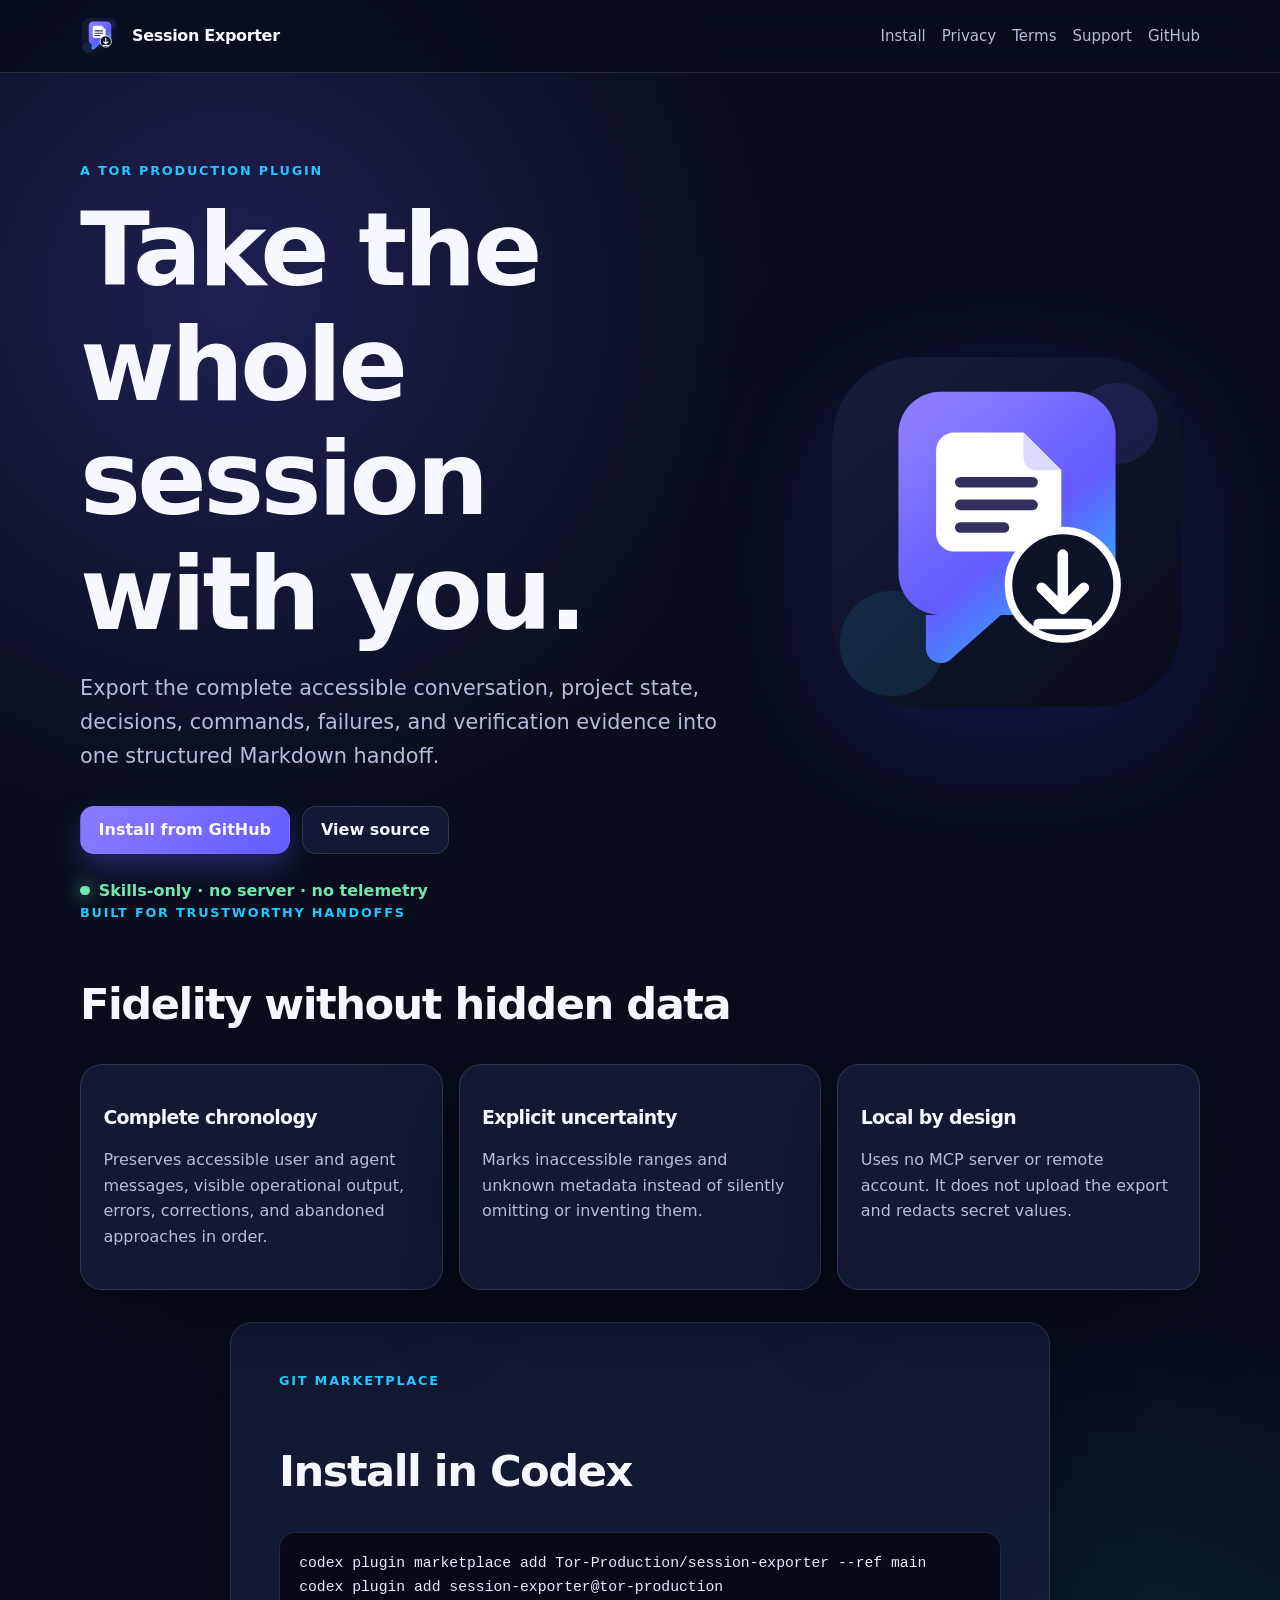
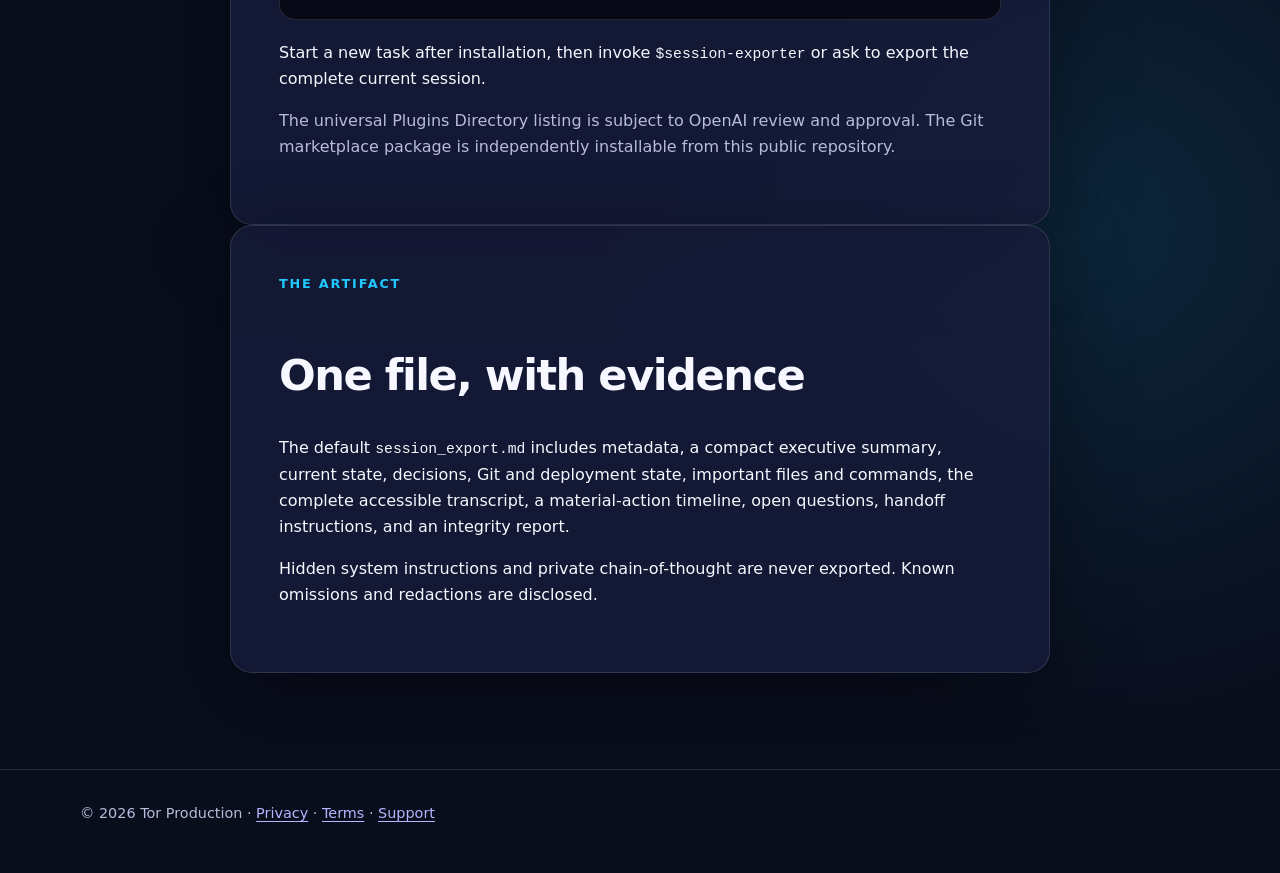
==== docs/index.html @ bee40e53 "feat: publish Session Exporter plugin v0.1.0" ====
<!doctype html>
<html lang="en">
<head>
  <meta charset="utf-8">
  <meta name="viewport" content="width=device-width, initial-scale=1">
  <meta name="description" content="Session Exporter creates complete, privacy-conscious Markdown handoffs from current ChatGPT and Codex conversations.">
  <title>Session Exporter — Tor Production</title>
  <link rel="icon" href="logo.svg" type="image/svg+xml">
  <link rel="stylesheet" href="styles.css">
</head>
<body>
  <header>
    <nav class="shell" aria-label="Primary navigation">
      <a class="brand" href="./"><img src="logo.svg" alt=""><span>Session Exporter</span></a>
      <div class="nav-links">
        <a href="#install">Install</a>
        <a href="privacy.html">Privacy</a>
        <a href="terms.html">Terms</a>
        <a href="support.html">Support</a>
        <a href="https://github.com/Tor-Production/session-exporter">GitHub</a>
      </div>
    </nav>
  </header>
  <main>
    <section class="shell hero">
      <div>
        <div class="eyebrow">A Tor Production plugin</div>
        <h1>Take the whole session with you.</h1>
        <p class="lede">Export the complete accessible conversation, project state, decisions, commands, failures, and verification evidence into one structured Markdown handoff.</p>
        <div class="actions">
          <a class="button primary" href="#install">Install from GitHub</a>
          <a class="button" href="https://github.com/Tor-Production/session-exporter">View source</a>
        </div>
        <div class="status">Skills-only · no server · no telemetry</div>
      </div>
      <img class="hero-mark" src="logo.svg" alt="Session Exporter logo">
    </section>

    <section class="shell" aria-labelledby="principles-heading">
      <div class="eyebrow">Built for trustworthy handoffs</div>
      <h2 id="principles-heading">Fidelity without hidden data</h2>
      <div class="grid">
        <article class="card"><h3>Complete chronology</h3><p>Preserves accessible user and agent messages, visible operational output, errors, corrections, and abandoned approaches in order.</p></article>
        <article class="card"><h3>Explicit uncertainty</h3><p>Marks inaccessible ranges and unknown metadata instead of silently omitting or inventing them.</p></article>
        <article class="card"><h3>Local by design</h3><p>Uses no MCP server or remote account. It does not upload the export and redacts secret values.</p></article>
      </div>
    </section>

    <section class="shell content-panel" id="install" aria-labelledby="install-heading">
      <div class="eyebrow">Git marketplace</div>
      <h2 id="install-heading">Install in Codex</h2>
      <pre><code>codex plugin marketplace add Tor-Production/session-exporter --ref main
codex plugin add session-exporter@tor-production</code></pre>
      <p>Start a new task after installation, then invoke <code>$session-exporter</code> or ask to export the complete current session.</p>
      <p class="muted">The universal Plugins Directory listing is subject to OpenAI review and approval. The Git marketplace package is independently installable from this public repository.</p>
    </section>

    <section class="shell content-panel" aria-labelledby="output-heading">
      <div class="eyebrow">The artifact</div>
      <h2 id="output-heading">One file, with evidence</h2>
      <p>The default <code>session_export.md</code> includes metadata, a compact executive summary, current state, decisions, Git and deployment state, important files and commands, the complete accessible transcript, a material-action timeline, open questions, handoff instructions, and an integrity report.</p>
      <p>Hidden system instructions and private chain-of-thought are never exported. Known omissions and redactions are disclosed.</p>
    </section>
  </main>
  <footer><div class="shell">© 2026 Tor Production · <a href="privacy.html">Privacy</a> · <a href="terms.html">Terms</a> · <a href="support.html">Support</a></div></footer>
</body>
</html>
---- docs/styles.css ----
:root {
  color-scheme: dark;
  --bg: #090d1c;
  --surface: rgba(23, 27, 58, 0.82);
  --surface-strong: #171b3a;
  --text: #f7f8ff;
  --muted: #b7bcda;
  --border: rgba(255, 255, 255, 0.12);
  --accent: #8b7cff;
  --accent-strong: #635bff;
  --cyan: #20c8ff;
  --success: #72e6ad;
  --shadow: 0 24px 80px rgba(0, 0, 0, 0.35);
  --max: 1120px;
}

* {
  box-sizing: border-box;
}

html {
  scroll-behavior: smooth;
}

body {
  margin: 0;
  min-height: 100vh;
  color: var(--text);
  background:
    radial-gradient(circle at 18% 12%, rgba(99, 91, 255, 0.24), transparent 34rem),
    radial-gradient(circle at 86% 74%, rgba(32, 200, 255, 0.13), transparent 32rem),
    var(--bg);
  font-family: Inter, ui-sans-serif, system-ui, -apple-system, BlinkMacSystemFont, "Segoe UI", sans-serif;
  line-height: 1.62;
}

a {
  color: #b9b3ff;
  text-decoration-thickness: 1px;
  text-underline-offset: 0.2em;
}

a:hover {
  color: #ffffff;
}

.shell {
  width: min(calc(100% - 2rem), var(--max));
  margin: 0 auto;
}

header {
  position: sticky;
  z-index: 10;
  top: 0;
  border-bottom: 1px solid var(--border);
  background: rgba(9, 13, 28, 0.76);
  backdrop-filter: blur(18px);
}

nav {
  min-height: 72px;
  display: flex;
  align-items: center;
  justify-content: space-between;
  gap: 1rem;
}

.brand {
  display: flex;
  align-items: center;
  gap: 0.75rem;
  color: var(--text);
  font-weight: 750;
  text-decoration: none;
  letter-spacing: -0.02em;
}

.brand img {
  width: 40px;
  height: 40px;
  border-radius: 12px;
}

.nav-links {
  display: flex;
  flex-wrap: wrap;
  justify-content: flex-end;
  gap: 1rem;
  font-size: 0.94rem;
}

.nav-links a {
  color: var(--muted);
  text-decoration: none;
}

main {
  padding: 5.5rem 0 6rem;
}

.hero {
  display: grid;
  grid-template-columns: minmax(0, 1.25fr) minmax(260px, 0.75fr);
  align-items: center;
  gap: clamp(2rem, 7vw, 6rem);
  min-height: 62vh;
}

.eyebrow {
  color: var(--cyan);
  font-size: 0.8rem;
  font-weight: 800;
  letter-spacing: 0.14em;
  text-transform: uppercase;
}

h1,
h2,
h3 {
  line-height: 1.12;
  letter-spacing: -0.035em;
}

h1 {
  max-width: 13ch;
  margin: 0.7rem 0 1.25rem;
  font-size: clamp(3.2rem, 8vw, 6.8rem);
}

h2 {
  margin-top: 3.5rem;
  font-size: clamp(1.8rem, 4vw, 2.7rem);
}

h3 {
  font-size: 1.18rem;
}

.lede {
  max-width: 62ch;
  color: var(--muted);
  font-size: clamp(1.05rem, 2vw, 1.3rem);
}

.hero-mark {
  width: min(100%, 420px);
  justify-self: center;
  filter: drop-shadow(0 34px 70px rgba(42, 35, 150, 0.4));
}

.actions {
  display: flex;
  flex-wrap: wrap;
  gap: 0.8rem;
  margin-top: 2rem;
}

.button {
  display: inline-flex;
  align-items: center;
  justify-content: center;
  min-height: 48px;
  padding: 0 1.1rem;
  border: 1px solid var(--border);
  border-radius: 14px;
  color: var(--text);
  background: var(--surface);
  font-weight: 700;
  text-decoration: none;
}

.button.primary {
  border-color: transparent;
  background: linear-gradient(135deg, var(--accent), var(--accent-strong));
  box-shadow: 0 14px 32px rgba(99, 91, 255, 0.32);
}

.grid {
  display: grid;
  grid-template-columns: repeat(3, minmax(0, 1fr));
  gap: 1rem;
  margin: 2rem 0;
}

.card,
.content-panel {
  border: 1px solid var(--border);
  border-radius: 22px;
  background: var(--surface);
  box-shadow: var(--shadow);
}

.card {
  padding: 1.4rem;
}

.card p {
  color: var(--muted);
}

.content-panel {
  max-width: 820px;
  padding: clamp(1.4rem, 4vw, 3rem);
}

.status {
  display: inline-flex;
  align-items: center;
  gap: 0.55rem;
  margin-top: 1.5rem;
  color: var(--success);
  font-weight: 700;
}

.status::before {
  width: 0.62rem;
  height: 0.62rem;
  border-radius: 999px;
  background: currentColor;
  content: "";
  box-shadow: 0 0 18px currentColor;
}

pre {
  overflow-x: auto;
  margin: 1.25rem 0;
  padding: 1.2rem;
  border: 1px solid var(--border);
  border-radius: 16px;
  background: #070a16;
  color: #e8eaff;
}

code {
  font-family: "SFMono-Regular", Consolas, "Liberation Mono", monospace;
  font-size: 0.92em;
}

li + li {
  margin-top: 0.5rem;
}

.muted,
.legal-meta {
  color: var(--muted);
}

footer {
  padding: 2rem 0 3rem;
  border-top: 1px solid var(--border);
  color: var(--muted);
  font-size: 0.9rem;
}

@media (max-width: 780px) {
  .hero,
  .grid {
    grid-template-columns: 1fr;
  }

  .hero {
    min-height: auto;
  }

  .hero-mark {
    width: min(70vw, 340px);
    grid-row: 1;
  }

  .nav-links {
    gap: 0.65rem;
    font-size: 0.82rem;
  }
}
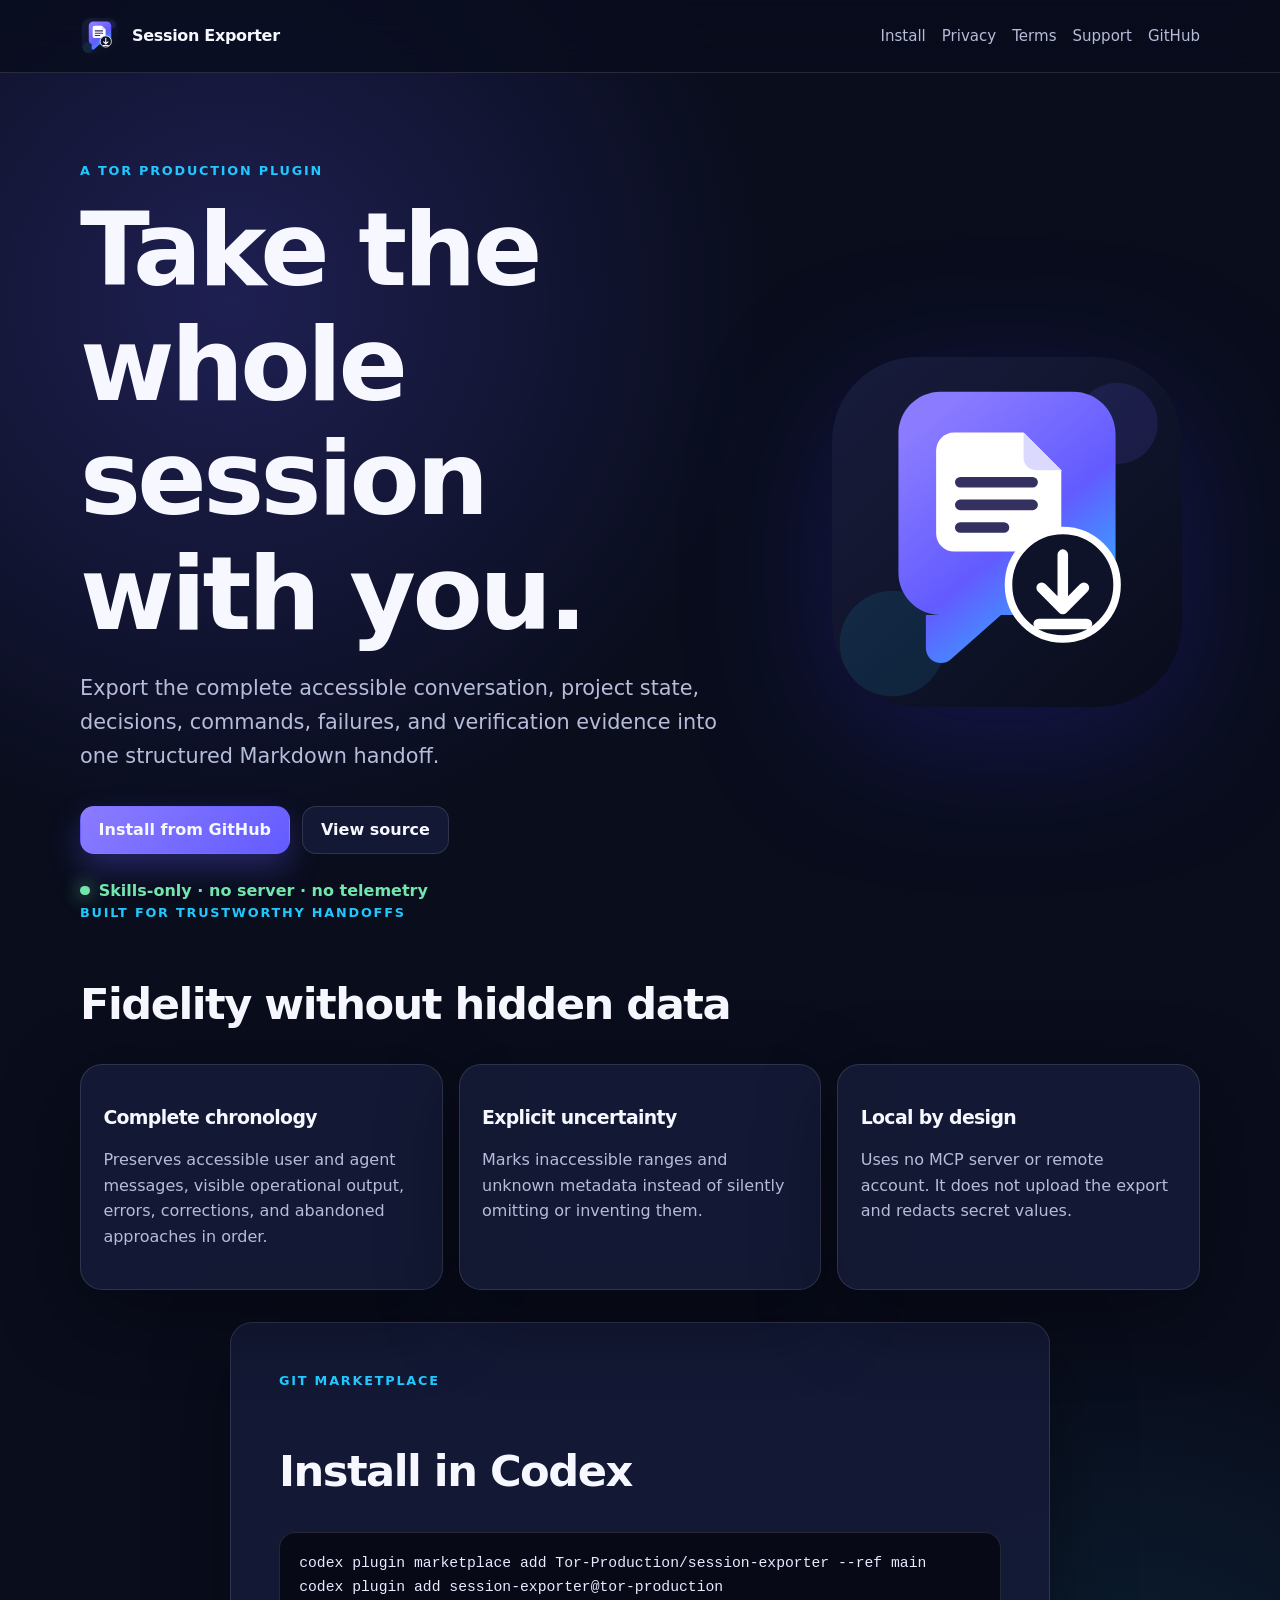
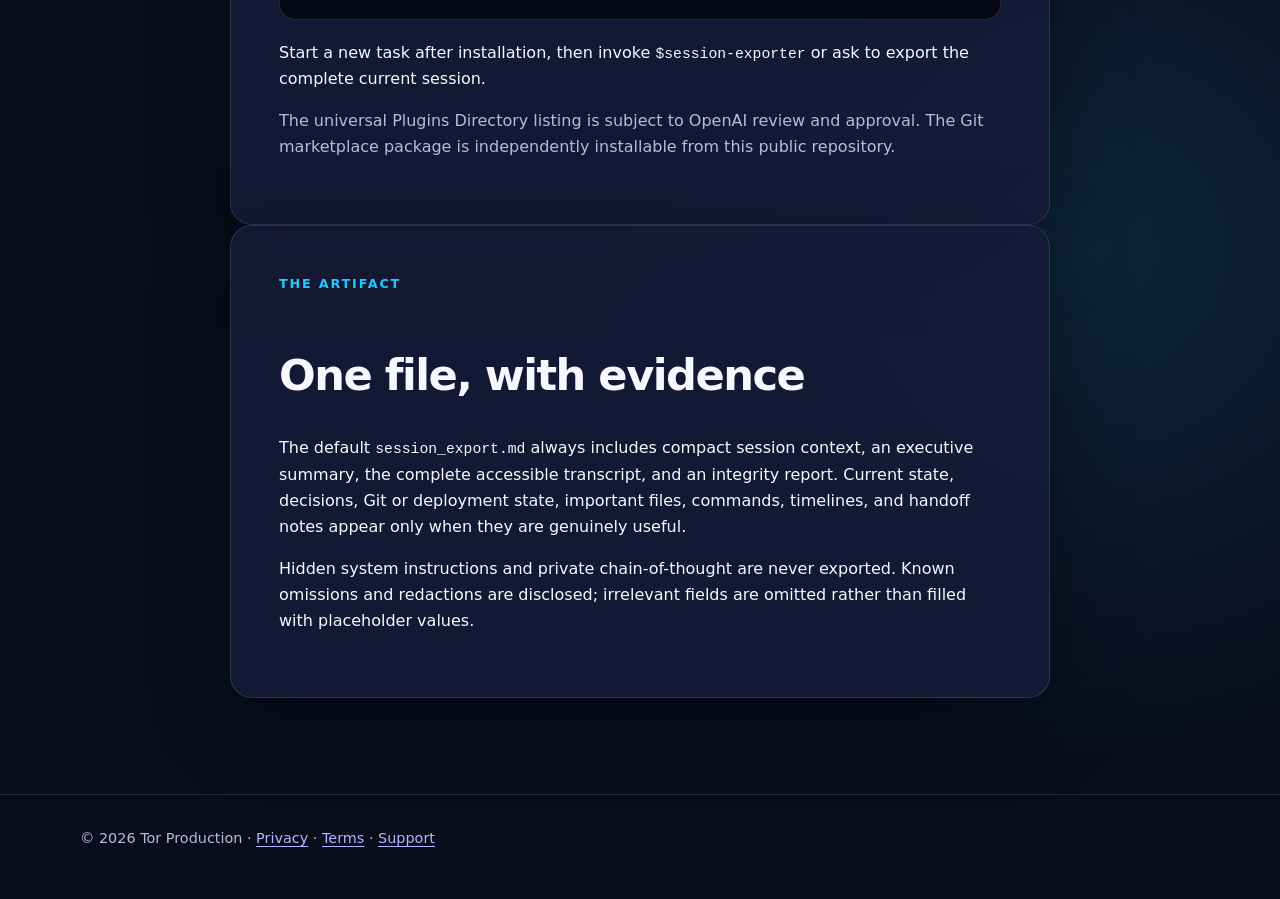
==== commit f911ee96: "fix: adapt session exports to actual context" ====
--- a/docs/index.html
+++ b/docs/index.html
@@ -58,8 +58,8 @@
     <section class="shell content-panel" aria-labelledby="output-heading">
       <div class="eyebrow">The artifact</div>
       <h2 id="output-heading">One file, with evidence</h2>
-      <p>The default <code>session_export.md</code> includes metadata, a compact executive summary, current state, decisions, Git and deployment state, important files and commands, the complete accessible transcript, a material-action timeline, open questions, handoff instructions, and an integrity report.</p>
-      <p>Hidden system instructions and private chain-of-thought are never exported. Known omissions and redactions are disclosed.</p>
+      <p>The default <code>session_export.md</code> always includes compact session context, an executive summary, the complete accessible transcript, and an integrity report. Current state, decisions, Git or deployment state, important files, commands, timelines, and handoff notes appear only when they are genuinely useful.</p>
+      <p>Hidden system instructions and private chain-of-thought are never exported. Known omissions and redactions are disclosed; irrelevant fields are omitted rather than filled with placeholder values.</p>
     </section>
   </main>
   <footer><div class="shell">© 2026 Tor Production · <a href="privacy.html">Privacy</a> · <a href="terms.html">Terms</a> · <a href="support.html">Support</a></div></footer>
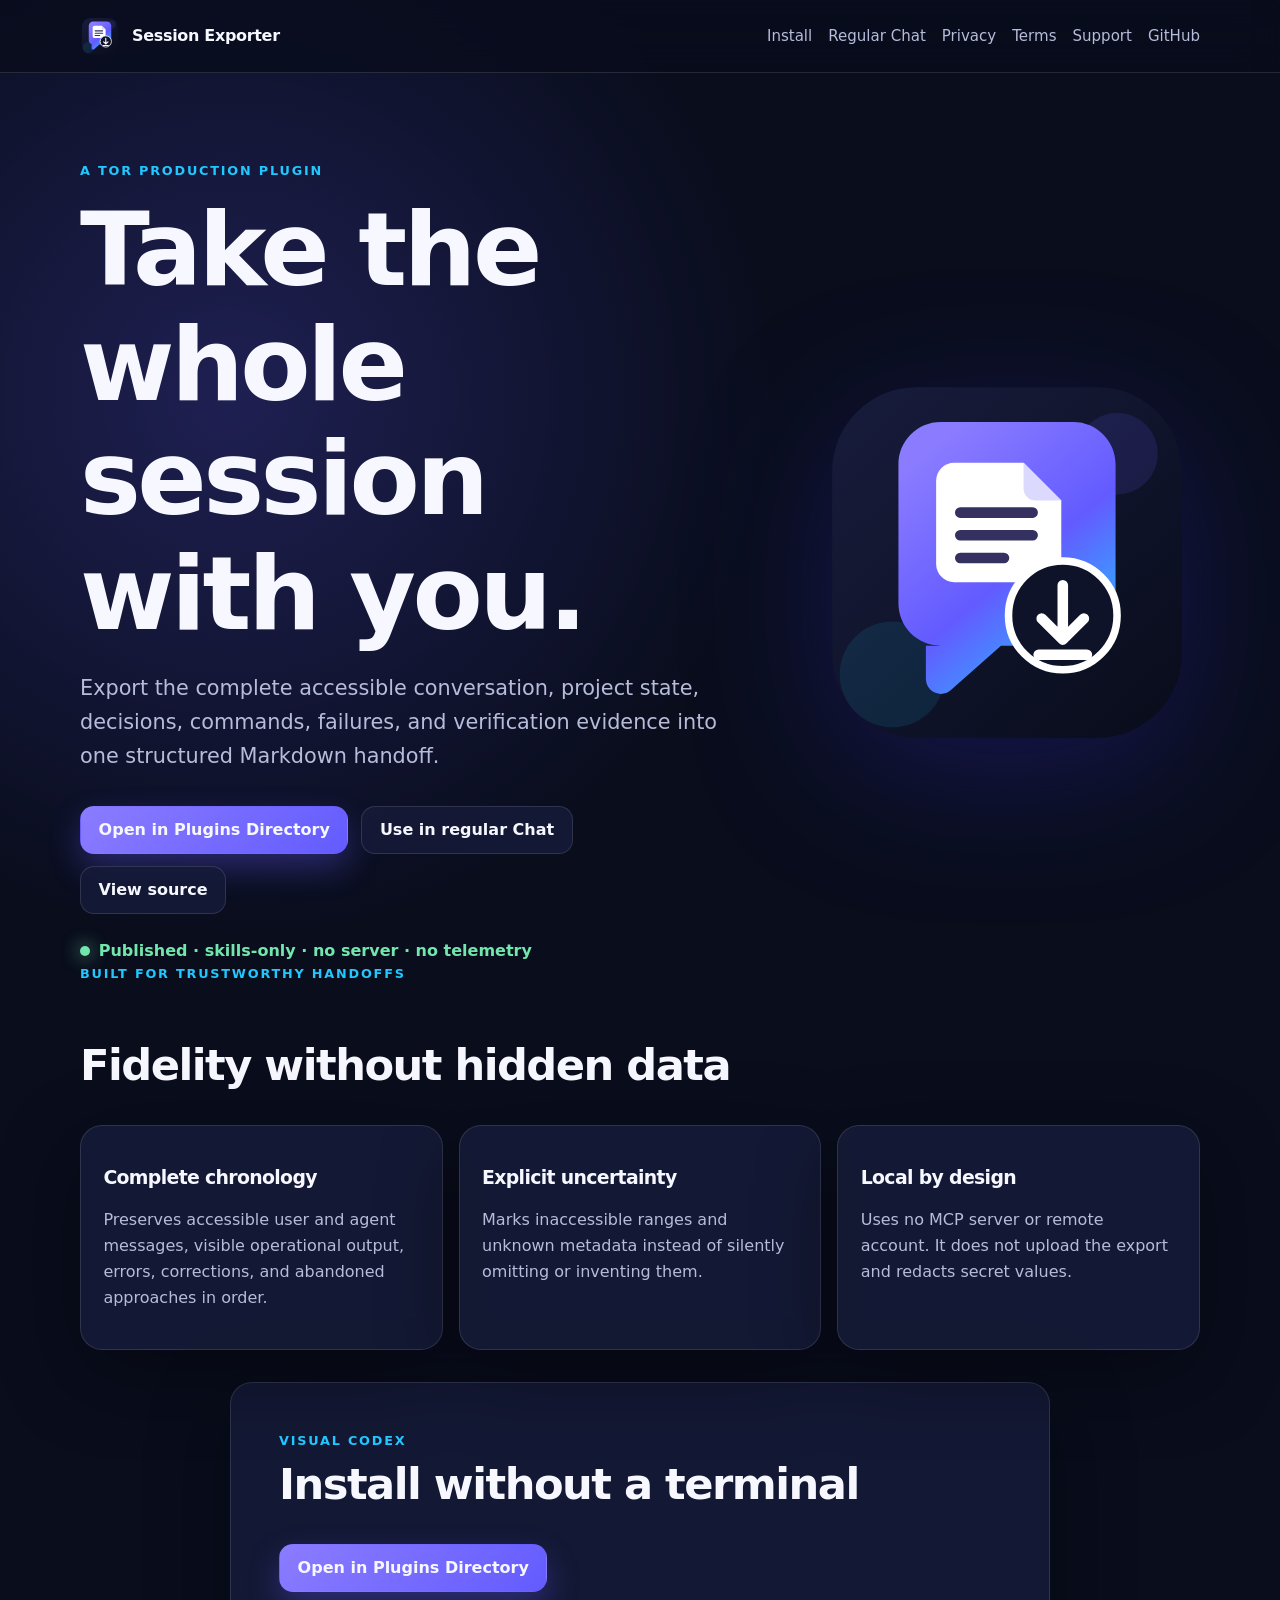
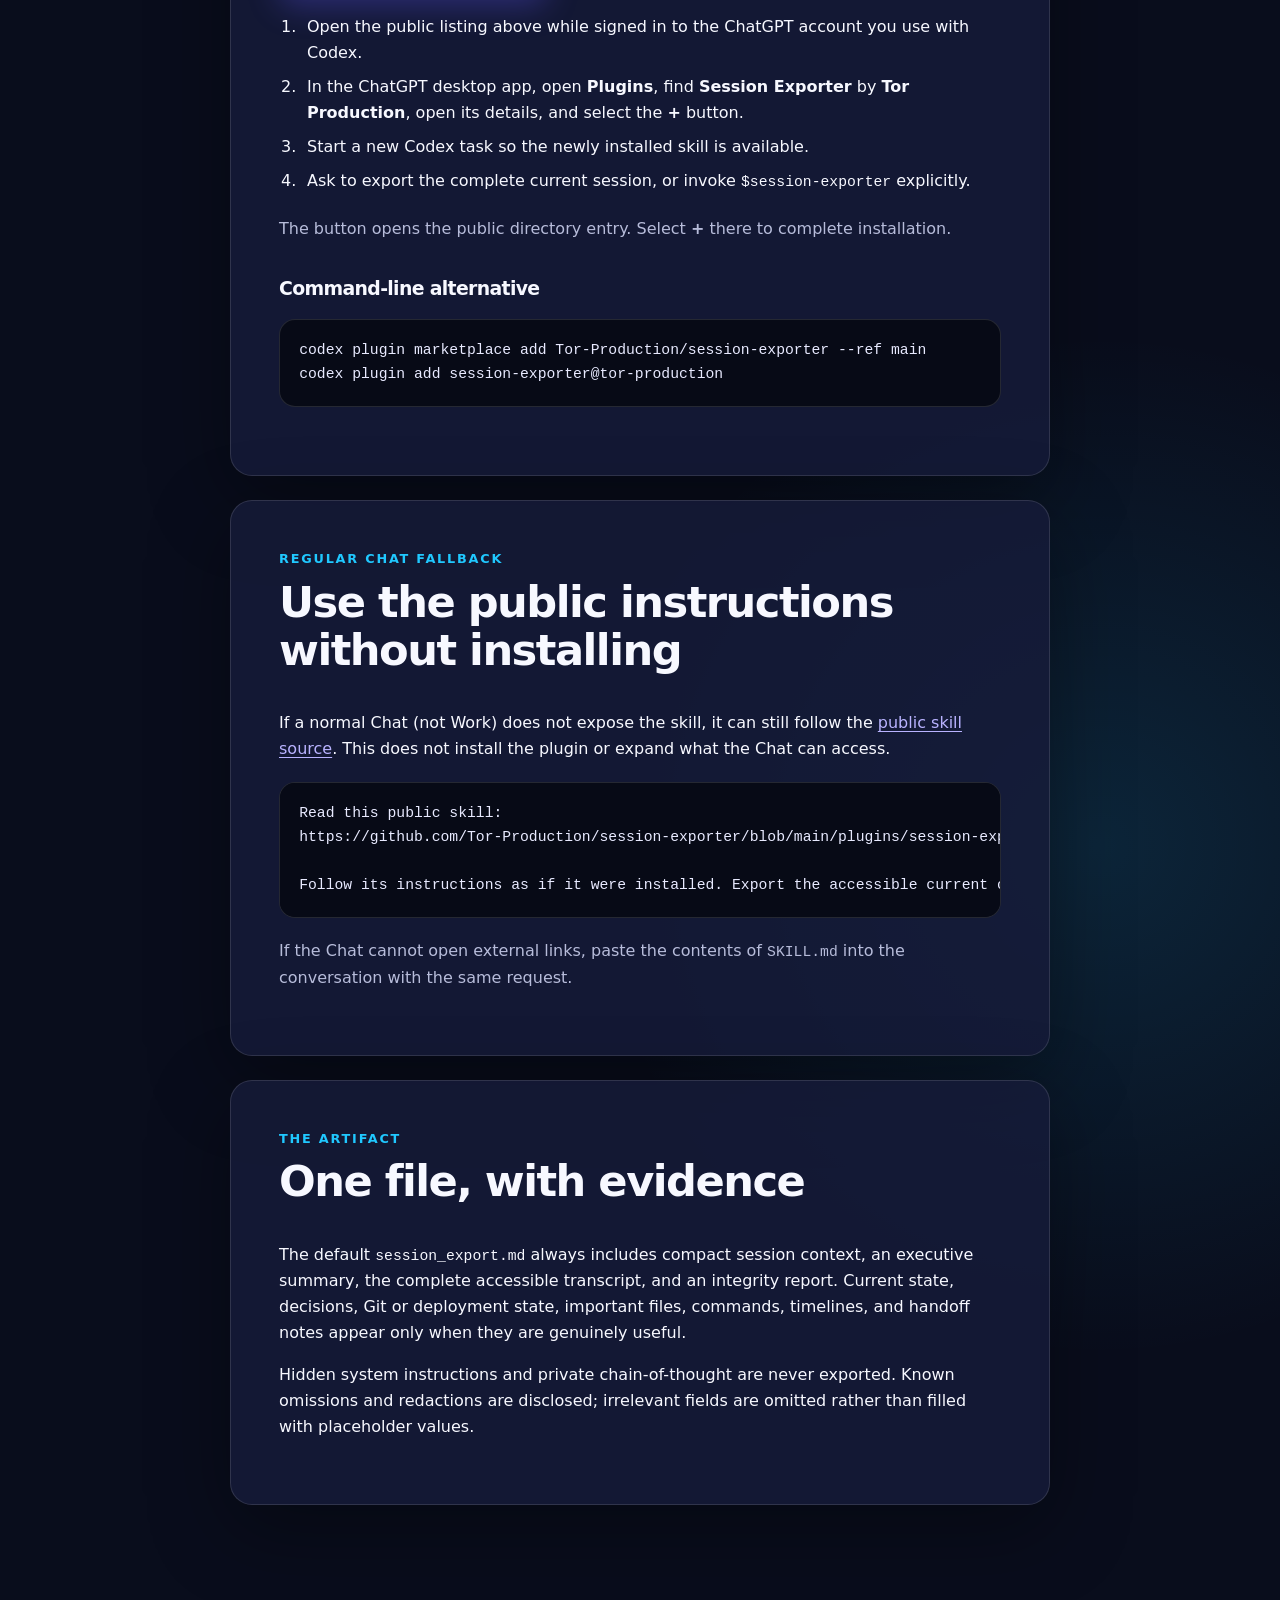
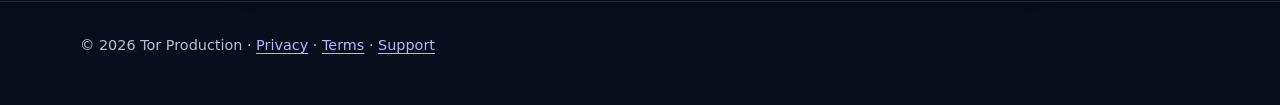
==== commit e53439e6: "docs: add graphical install and chat fallback guidance" ====
--- a/docs/index.html
+++ b/docs/index.html
@@ -14,6 +14,7 @@
       <a class="brand" href="./"><img src="logo.svg" alt=""><span>Session Exporter</span></a>
       <div class="nav-links">
         <a href="#install">Install</a>
+        <a href="#regular-chat">Regular Chat</a>
         <a href="privacy.html">Privacy</a>
         <a href="terms.html">Terms</a>
         <a href="support.html">Support</a>
@@ -28,10 +29,11 @@
         <h1>Take the whole session with you.</h1>
         <p class="lede">Export the complete accessible conversation, project state, decisions, commands, failures, and verification evidence into one structured Markdown handoff.</p>
         <div class="actions">
-          <a class="button primary" href="#install">Install from GitHub</a>
+          <a class="button primary" href="https://chatgpt.com/plugins/plugins_6aa74b9ad4d881918c4aa23788830fbf" target="_blank" rel="noopener">Open in Plugins Directory</a>
+          <a class="button" href="#regular-chat">Use in regular Chat</a>
           <a class="button" href="https://github.com/Tor-Production/session-exporter">View source</a>
         </div>
-        <div class="status">Skills-only · no server · no telemetry</div>
+        <div class="status">Published · skills-only · no server · no telemetry</div>
       </div>
       <img class="hero-mark" src="logo.svg" alt="Session Exporter logo">
     </section>
@@ -47,12 +49,32 @@
     </section>
 
     <section class="shell content-panel" id="install" aria-labelledby="install-heading">
-      <div class="eyebrow">Git marketplace</div>
-      <h2 id="install-heading">Install in Codex</h2>
+      <div class="eyebrow">Visual Codex</div>
+      <h2 id="install-heading">Install without a terminal</h2>
+      <div class="actions">
+        <a class="button primary" href="https://chatgpt.com/plugins/plugins_6aa74b9ad4d881918c4aa23788830fbf" target="_blank" rel="noopener">Open in Plugins Directory</a>
+      </div>
+      <ol class="steps">
+        <li>Open the public listing above while signed in to the ChatGPT account you use with Codex.</li>
+        <li>In the ChatGPT desktop app, open <strong>Plugins</strong>, find <strong>Session Exporter</strong> by <strong>Tor Production</strong>, open its details, and select the <strong>+</strong> button.</li>
+        <li>Start a new Codex task so the newly installed skill is available.</li>
+        <li>Ask to export the complete current session, or invoke <code>$session-exporter</code> explicitly.</li>
+      </ol>
+      <p class="muted">The button opens the public directory entry. Select <strong>+</strong> there to complete installation.</p>
+      <h3>Command-line alternative</h3>
       <pre><code>codex plugin marketplace add Tor-Production/session-exporter --ref main
 codex plugin add session-exporter@tor-production</code></pre>
-      <p>Start a new task after installation, then invoke <code>$session-exporter</code> or ask to export the complete current session.</p>
-      <p class="muted">The universal Plugins Directory listing is subject to OpenAI review and approval. The Git marketplace package is independently installable from this public repository.</p>
+    </section>
+
+    <section class="shell content-panel" id="regular-chat" aria-labelledby="regular-chat-heading">
+      <div class="eyebrow">Regular Chat fallback</div>
+      <h2 id="regular-chat-heading">Use the public instructions without installing</h2>
+      <p>If a normal Chat (not Work) does not expose the skill, it can still follow the <a href="https://github.com/Tor-Production/session-exporter/blob/main/plugins/session-exporter/skills/session-exporter/SKILL.md">public skill source</a>. This does not install the plugin or expand what the Chat can access.</p>
+      <pre><code>Read this public skill:
+https://github.com/Tor-Production/session-exporter/blob/main/plugins/session-exporter/skills/session-exporter/SKILL.md
+
+Follow its instructions as if it were installed. Export the accessible current conversation as a structured Markdown handoff. Select only sections supported by the real context; omit inapplicable or empty fields. Do not ask me to choose a language. Do not invent inaccessible history, hidden instructions, or metadata. Redact secrets. Return the completed Markdown here, or attach a .md file if this chat supports files.</code></pre>
+      <p class="muted">If the Chat cannot open external links, paste the contents of <code>SKILL.md</code> into the conversation with the same request.</p>
     </section>
 
     <section class="shell content-panel" aria-labelledby="output-heading">
--- a/docs/styles.css
+++ b/docs/styles.css
@@ -204,6 +204,27 @@
   padding: clamp(1.4rem, 4vw, 3rem);
 }
 
+.content-panel + .content-panel {
+  margin-top: 1.5rem;
+}
+
+.content-panel h2:first-of-type {
+  margin-top: 0.5rem;
+}
+
+.content-panel h3 {
+  margin-top: 2.25rem;
+}
+
+.steps {
+  margin: 1.35rem 0;
+  padding-left: 1.4rem;
+}
+
+.steps li {
+  padding-left: 0.35rem;
+}
+
 .status {
   display: inline-flex;
   align-items: center;
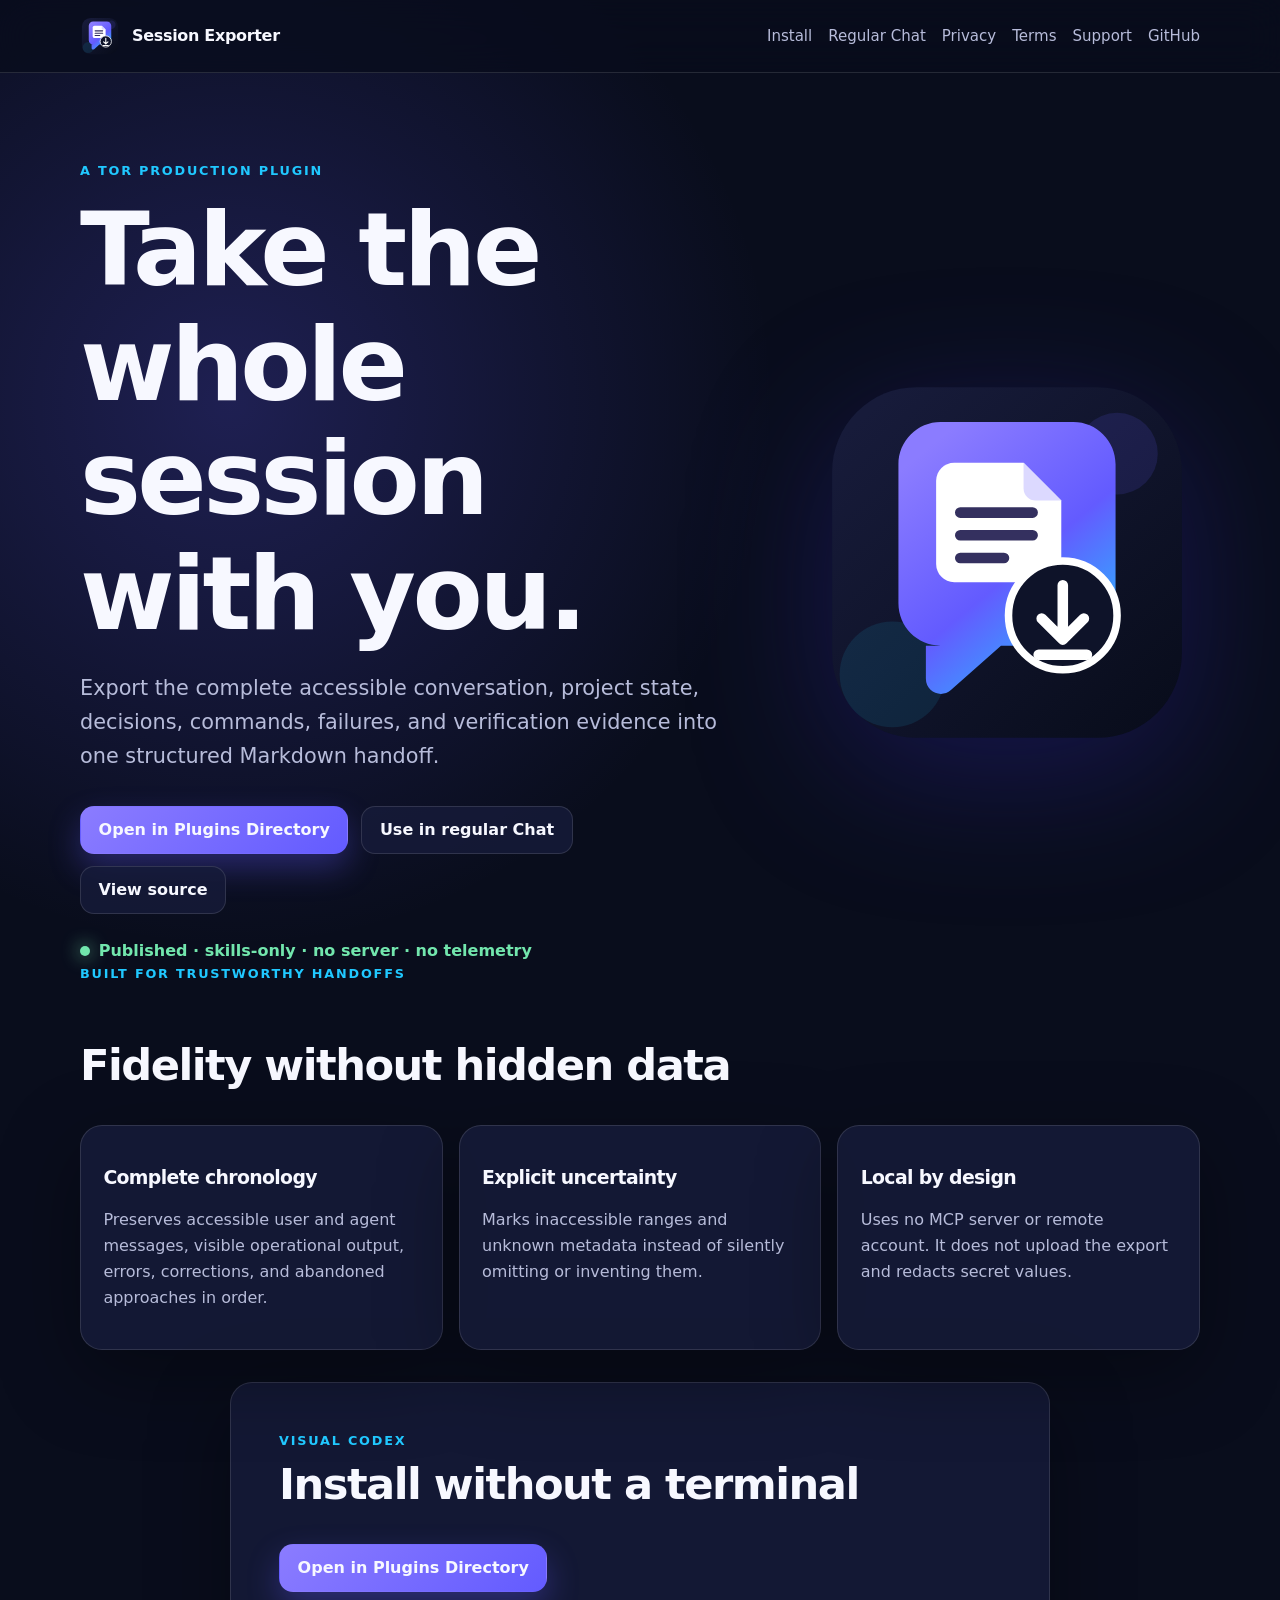
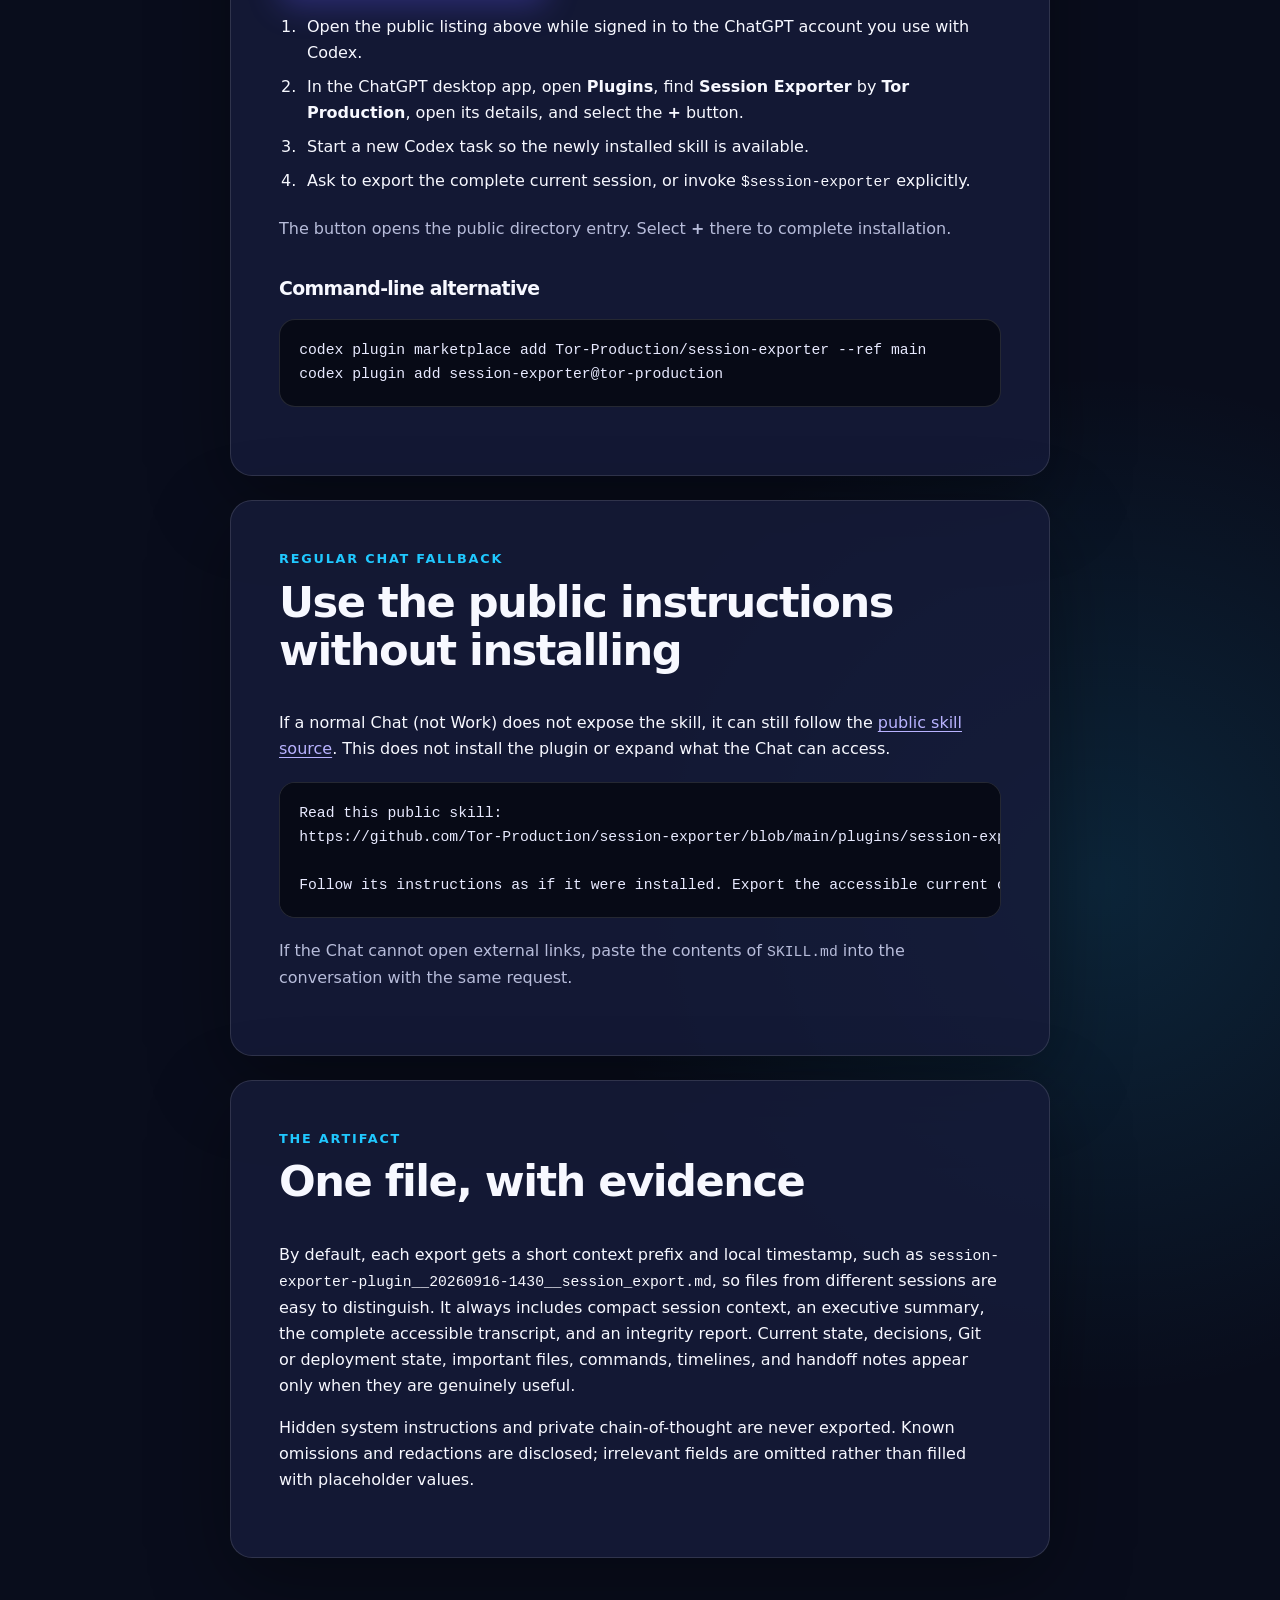
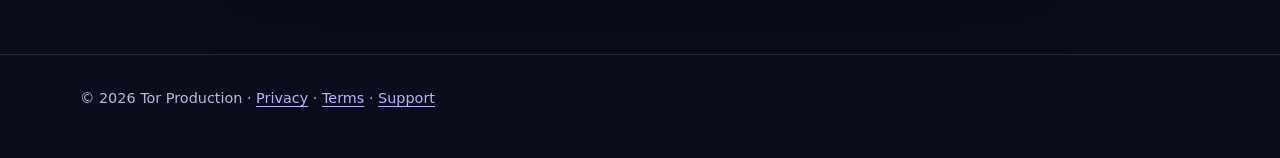
==== commit 325d4a16: "feat: give session exports contextual filenames" ====
--- a/docs/index.html
+++ b/docs/index.html
@@ -80,7 +80,7 @@
     <section class="shell content-panel" aria-labelledby="output-heading">
       <div class="eyebrow">The artifact</div>
       <h2 id="output-heading">One file, with evidence</h2>
-      <p>The default <code>session_export.md</code> always includes compact session context, an executive summary, the complete accessible transcript, and an integrity report. Current state, decisions, Git or deployment state, important files, commands, timelines, and handoff notes appear only when they are genuinely useful.</p>
+      <p>By default, each export gets a short context prefix and local timestamp, such as <code>session-exporter-plugin__20260916-1430__session_export.md</code>, so files from different sessions are easy to distinguish. It always includes compact session context, an executive summary, the complete accessible transcript, and an integrity report. Current state, decisions, Git or deployment state, important files, commands, timelines, and handoff notes appear only when they are genuinely useful.</p>
       <p>Hidden system instructions and private chain-of-thought are never exported. Known omissions and redactions are disclosed; irrelevant fields are omitted rather than filled with placeholder values.</p>
     </section>
   </main>
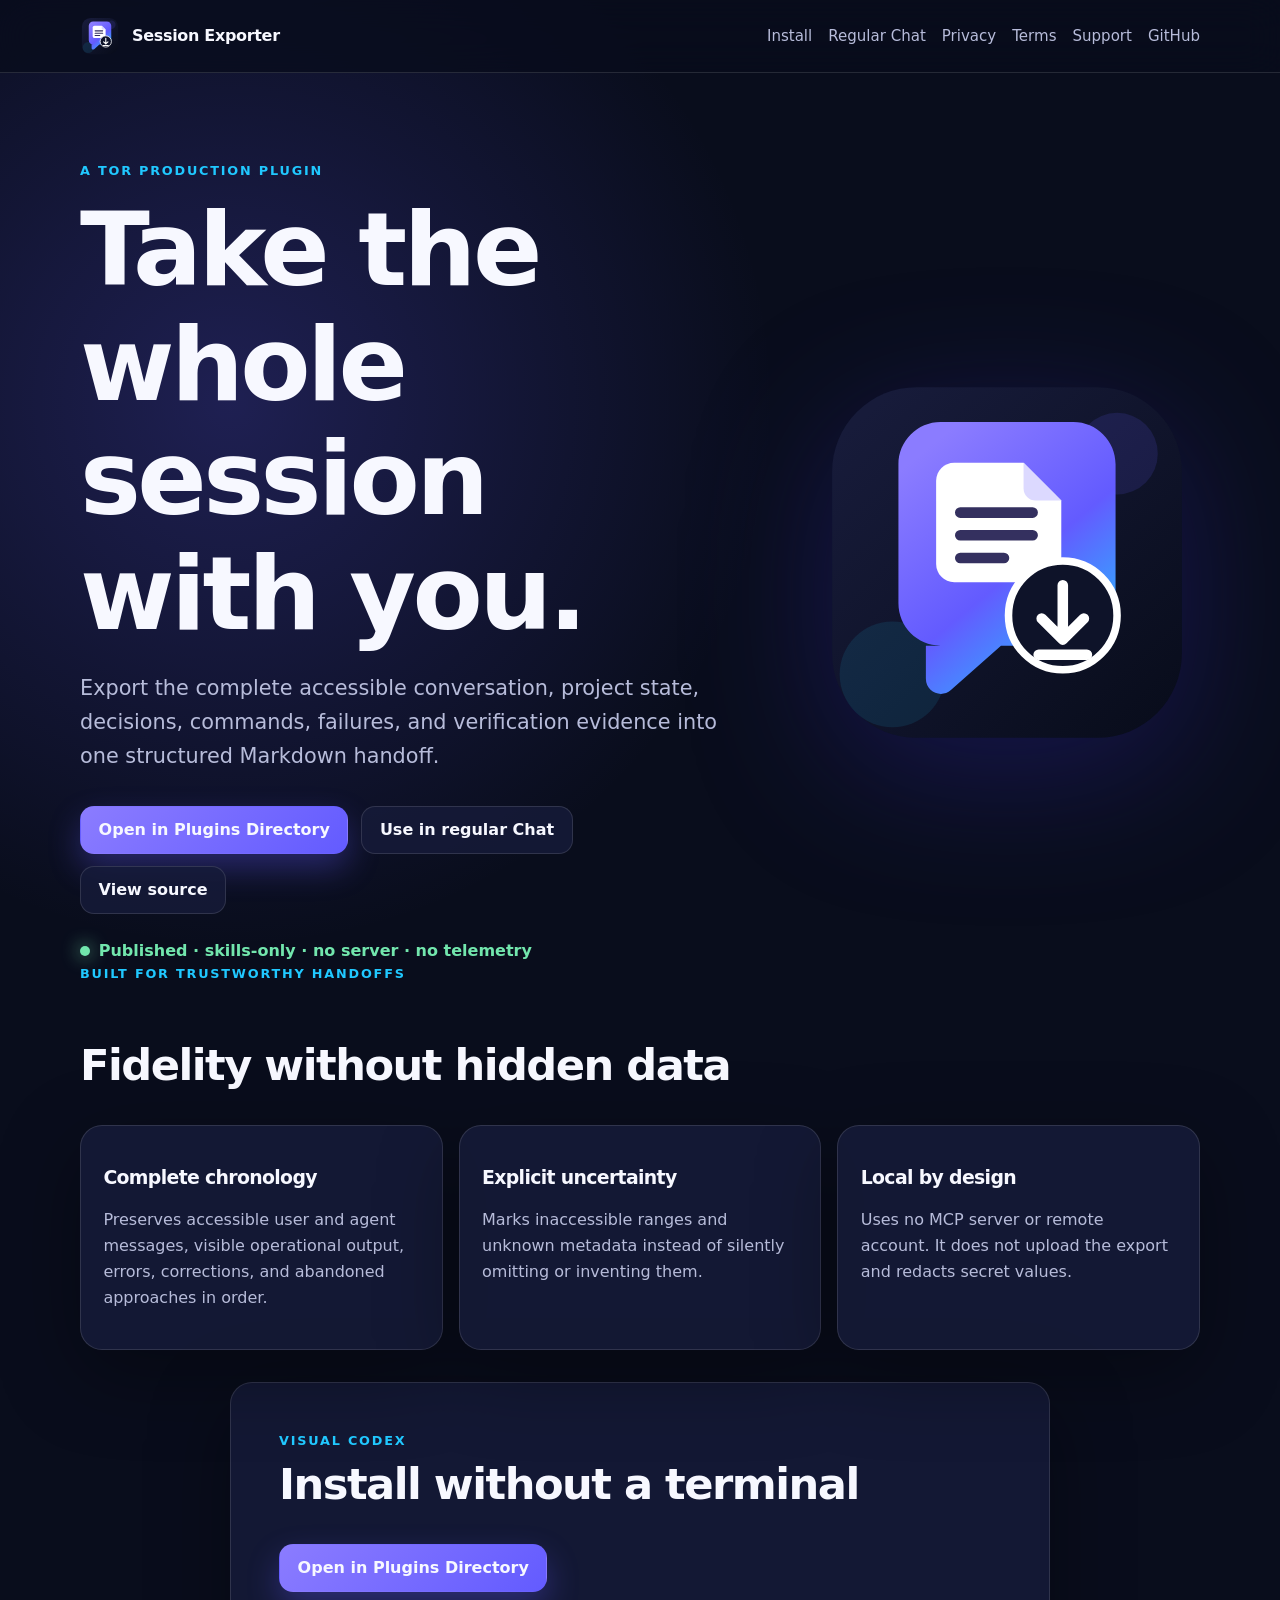
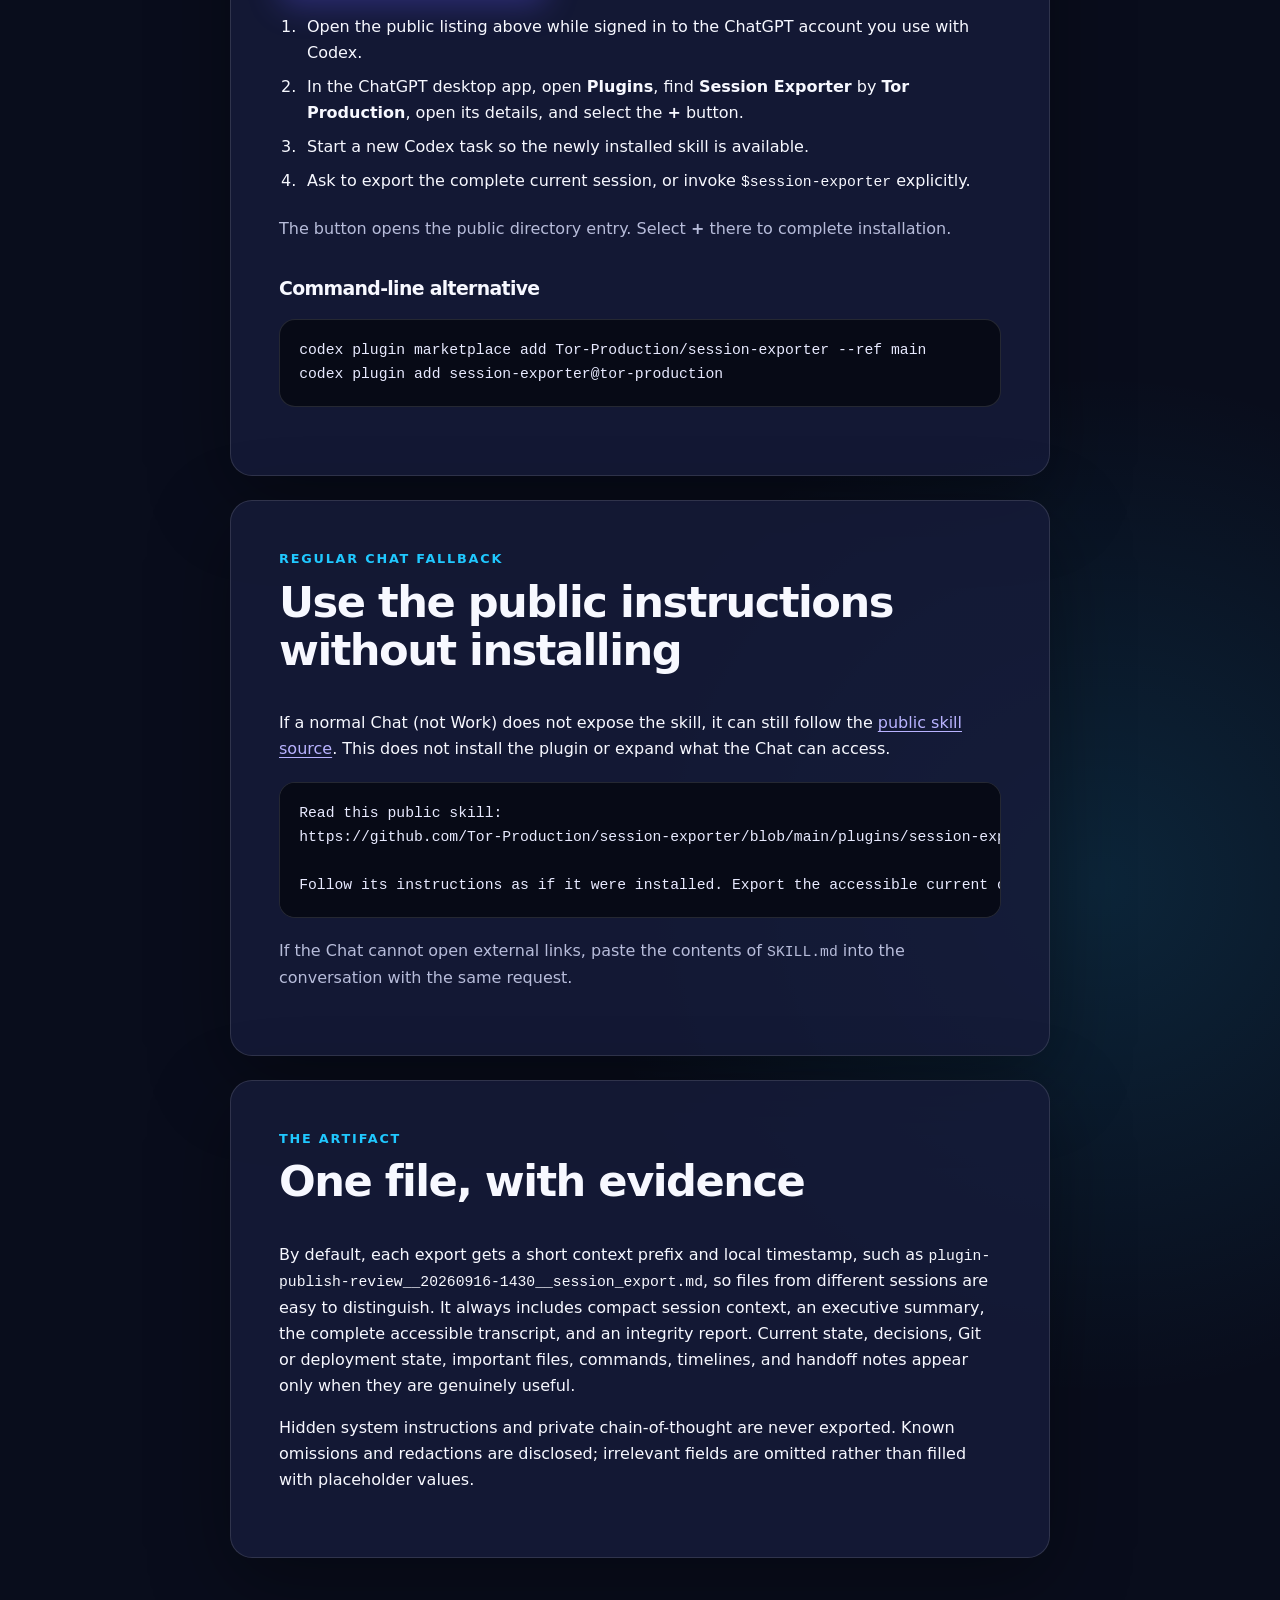
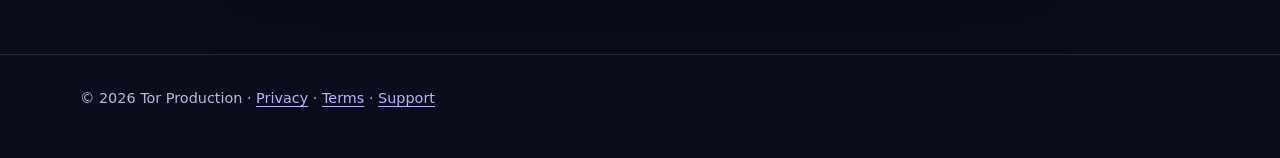
==== commit ff75f6ce: "docs: use clearer contextual filename examples" ====
--- a/docs/index.html
+++ b/docs/index.html
@@ -80,7 +80,7 @@
     <section class="shell content-panel" aria-labelledby="output-heading">
       <div class="eyebrow">The artifact</div>
       <h2 id="output-heading">One file, with evidence</h2>
-      <p>By default, each export gets a short context prefix and local timestamp, such as <code>session-exporter-plugin__20260916-1430__session_export.md</code>, so files from different sessions are easy to distinguish. It always includes compact session context, an executive summary, the complete accessible transcript, and an integrity report. Current state, decisions, Git or deployment state, important files, commands, timelines, and handoff notes appear only when they are genuinely useful.</p>
+      <p>By default, each export gets a short context prefix and local timestamp, such as <code>plugin-publish-review__20260916-1430__session_export.md</code>, so files from different sessions are easy to distinguish. It always includes compact session context, an executive summary, the complete accessible transcript, and an integrity report. Current state, decisions, Git or deployment state, important files, commands, timelines, and handoff notes appear only when they are genuinely useful.</p>
       <p>Hidden system instructions and private chain-of-thought are never exported. Known omissions and redactions are disclosed; irrelevant fields are omitted rather than filled with placeholder values.</p>
     </section>
   </main>
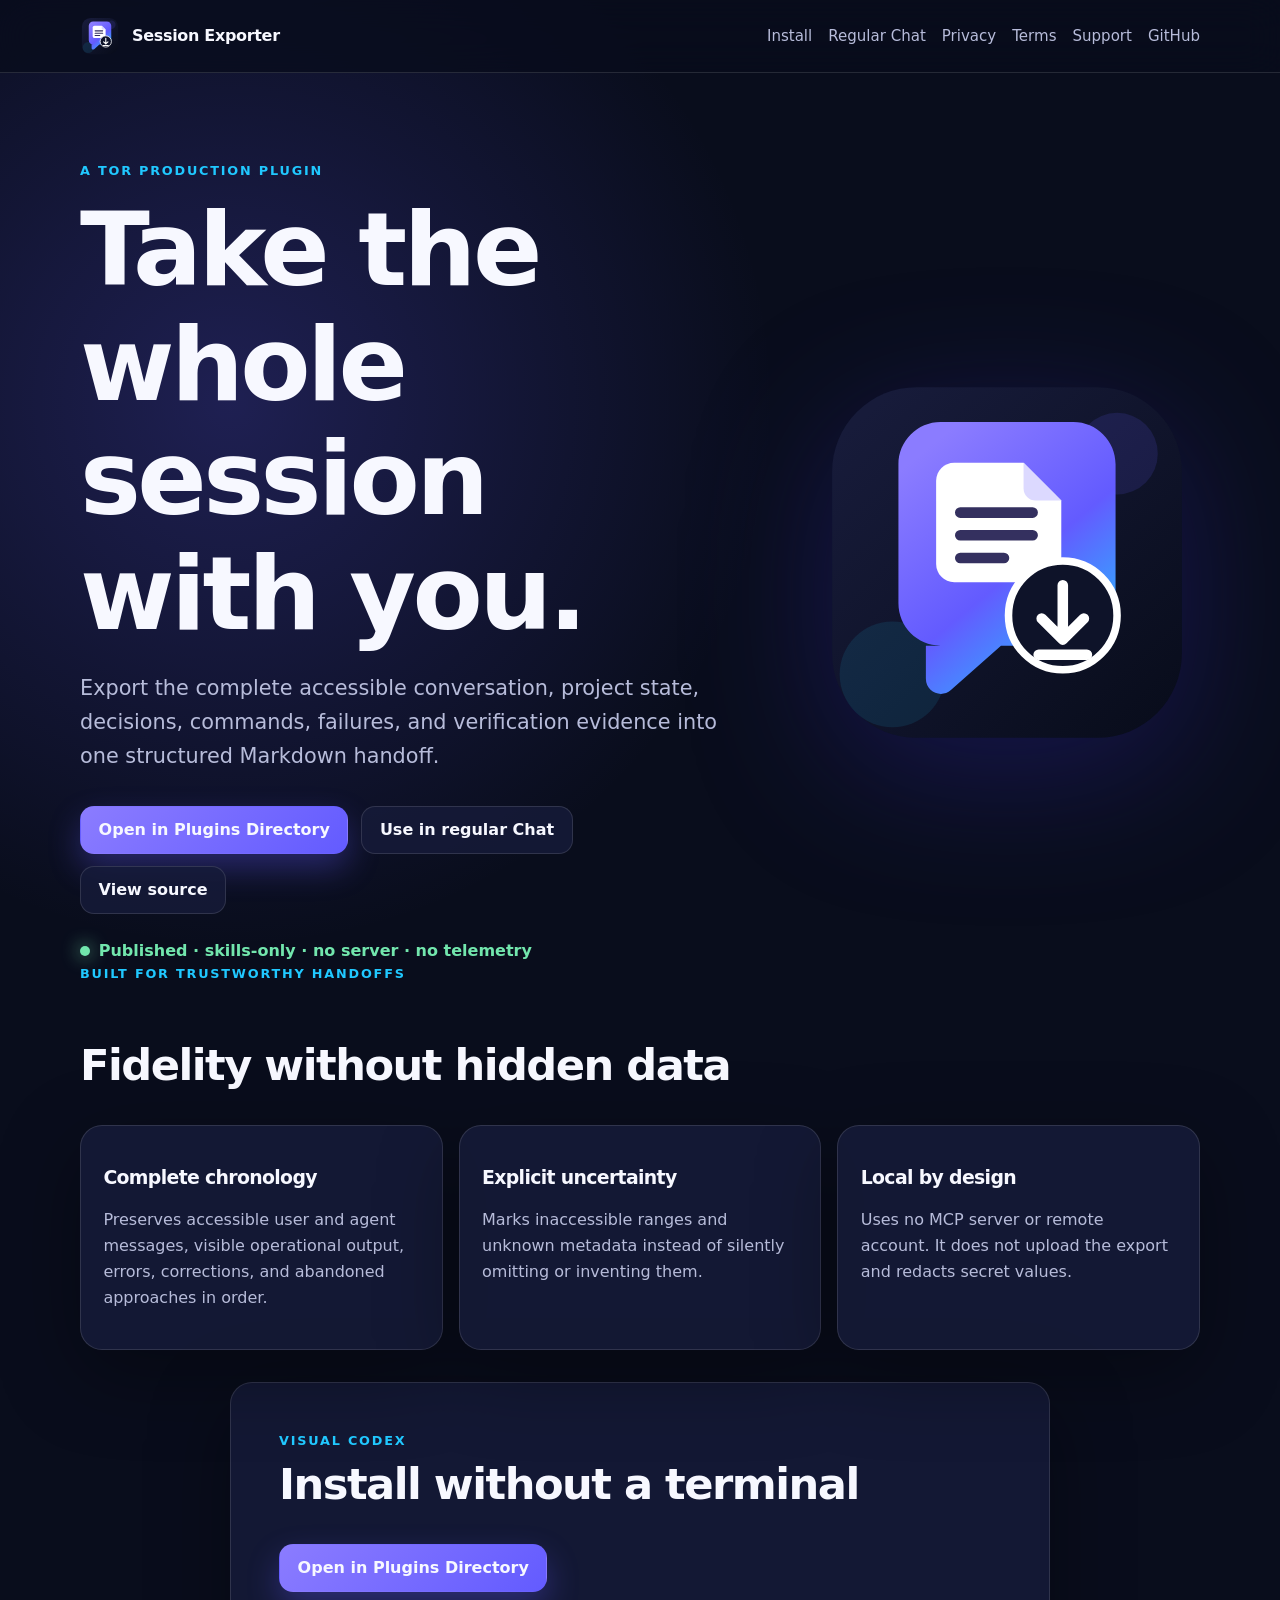
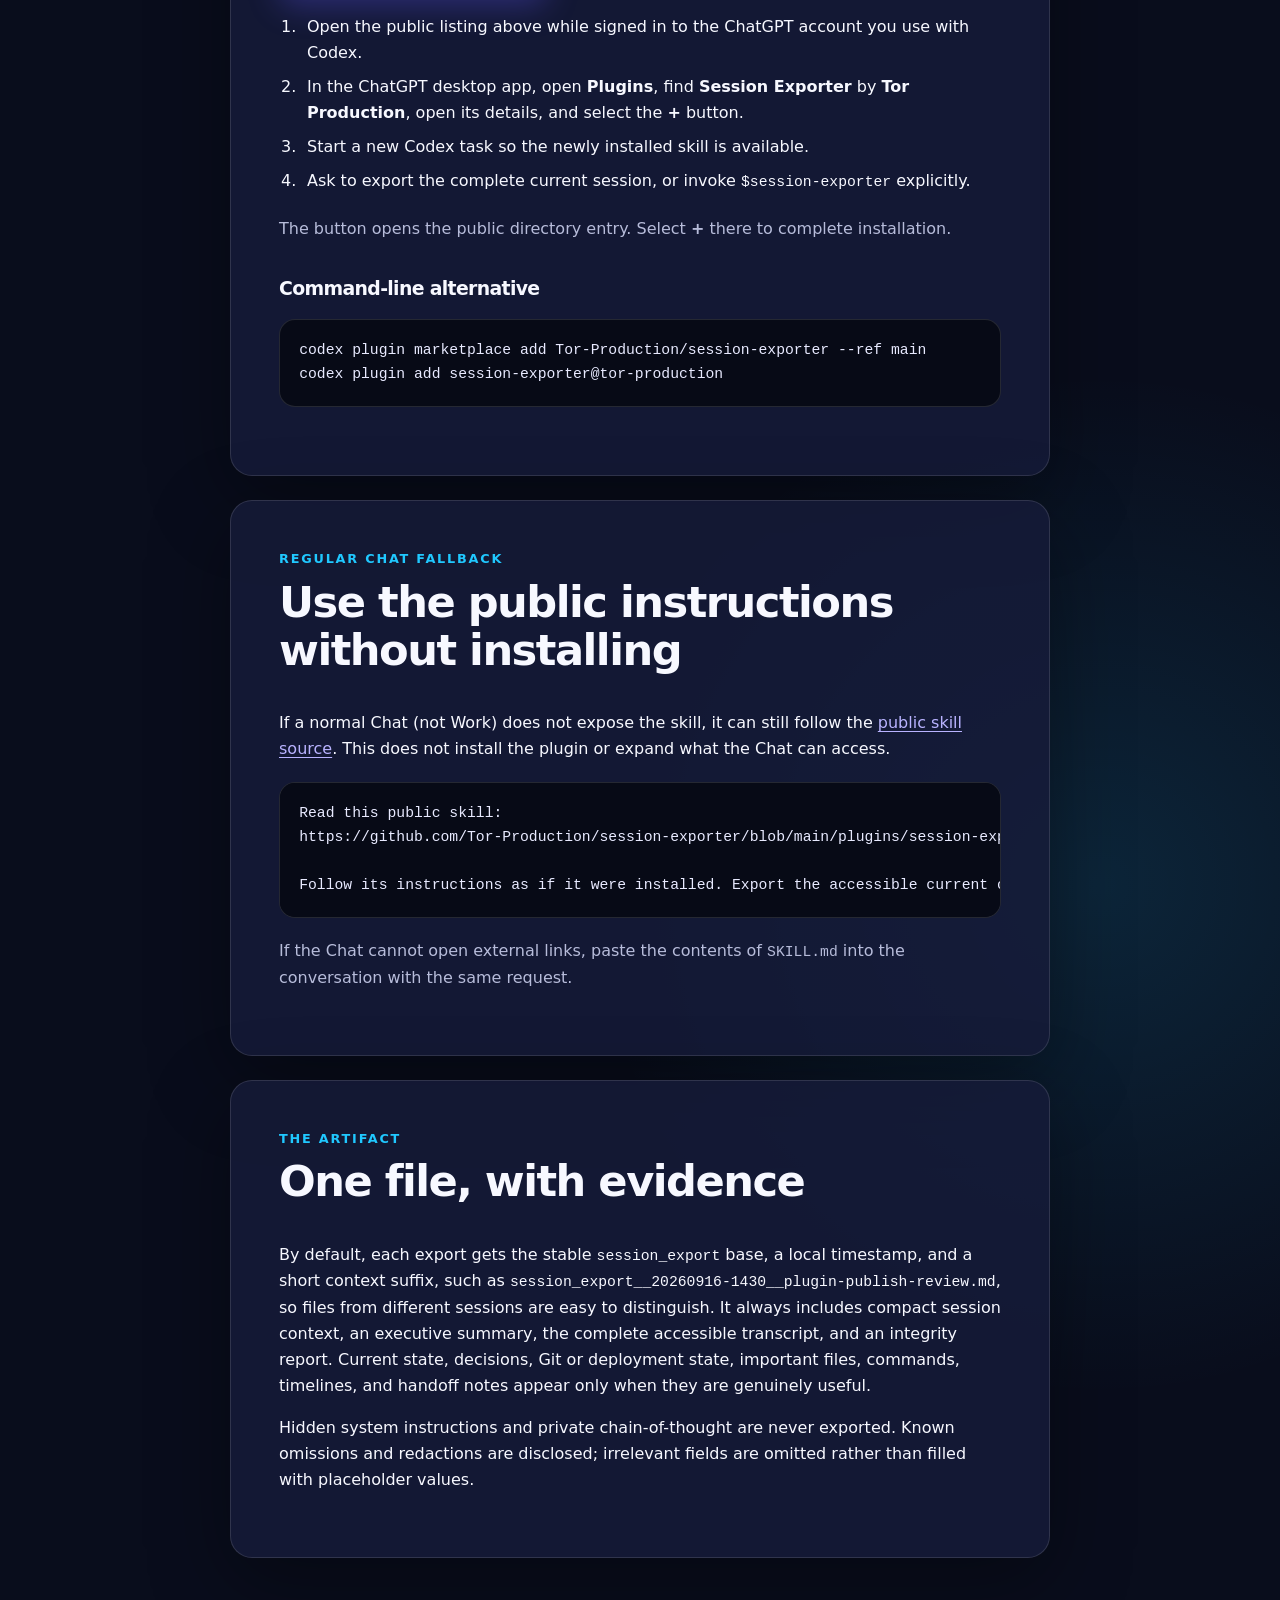
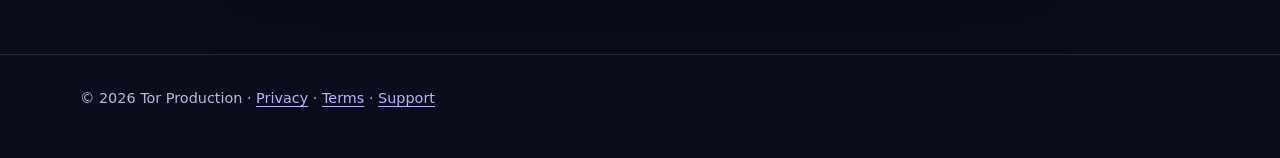
==== commit d5075a9e: "feat: move contextual export name to suffix" ====
--- a/docs/index.html
+++ b/docs/index.html
@@ -80,7 +80,7 @@
     <section class="shell content-panel" aria-labelledby="output-heading">
       <div class="eyebrow">The artifact</div>
       <h2 id="output-heading">One file, with evidence</h2>
-      <p>By default, each export gets a short context prefix and local timestamp, such as <code>plugin-publish-review__20260916-1430__session_export.md</code>, so files from different sessions are easy to distinguish. It always includes compact session context, an executive summary, the complete accessible transcript, and an integrity report. Current state, decisions, Git or deployment state, important files, commands, timelines, and handoff notes appear only when they are genuinely useful.</p>
+      <p>By default, each export gets the stable <code>session_export</code> base, a local timestamp, and a short context suffix, such as <code>session_export__20260916-1430__plugin-publish-review.md</code>, so files from different sessions are easy to distinguish. It always includes compact session context, an executive summary, the complete accessible transcript, and an integrity report. Current state, decisions, Git or deployment state, important files, commands, timelines, and handoff notes appear only when they are genuinely useful.</p>
       <p>Hidden system instructions and private chain-of-thought are never exported. Known omissions and redactions are disclosed; irrelevant fields are omitted rather than filled with placeholder values.</p>
     </section>
   </main>
